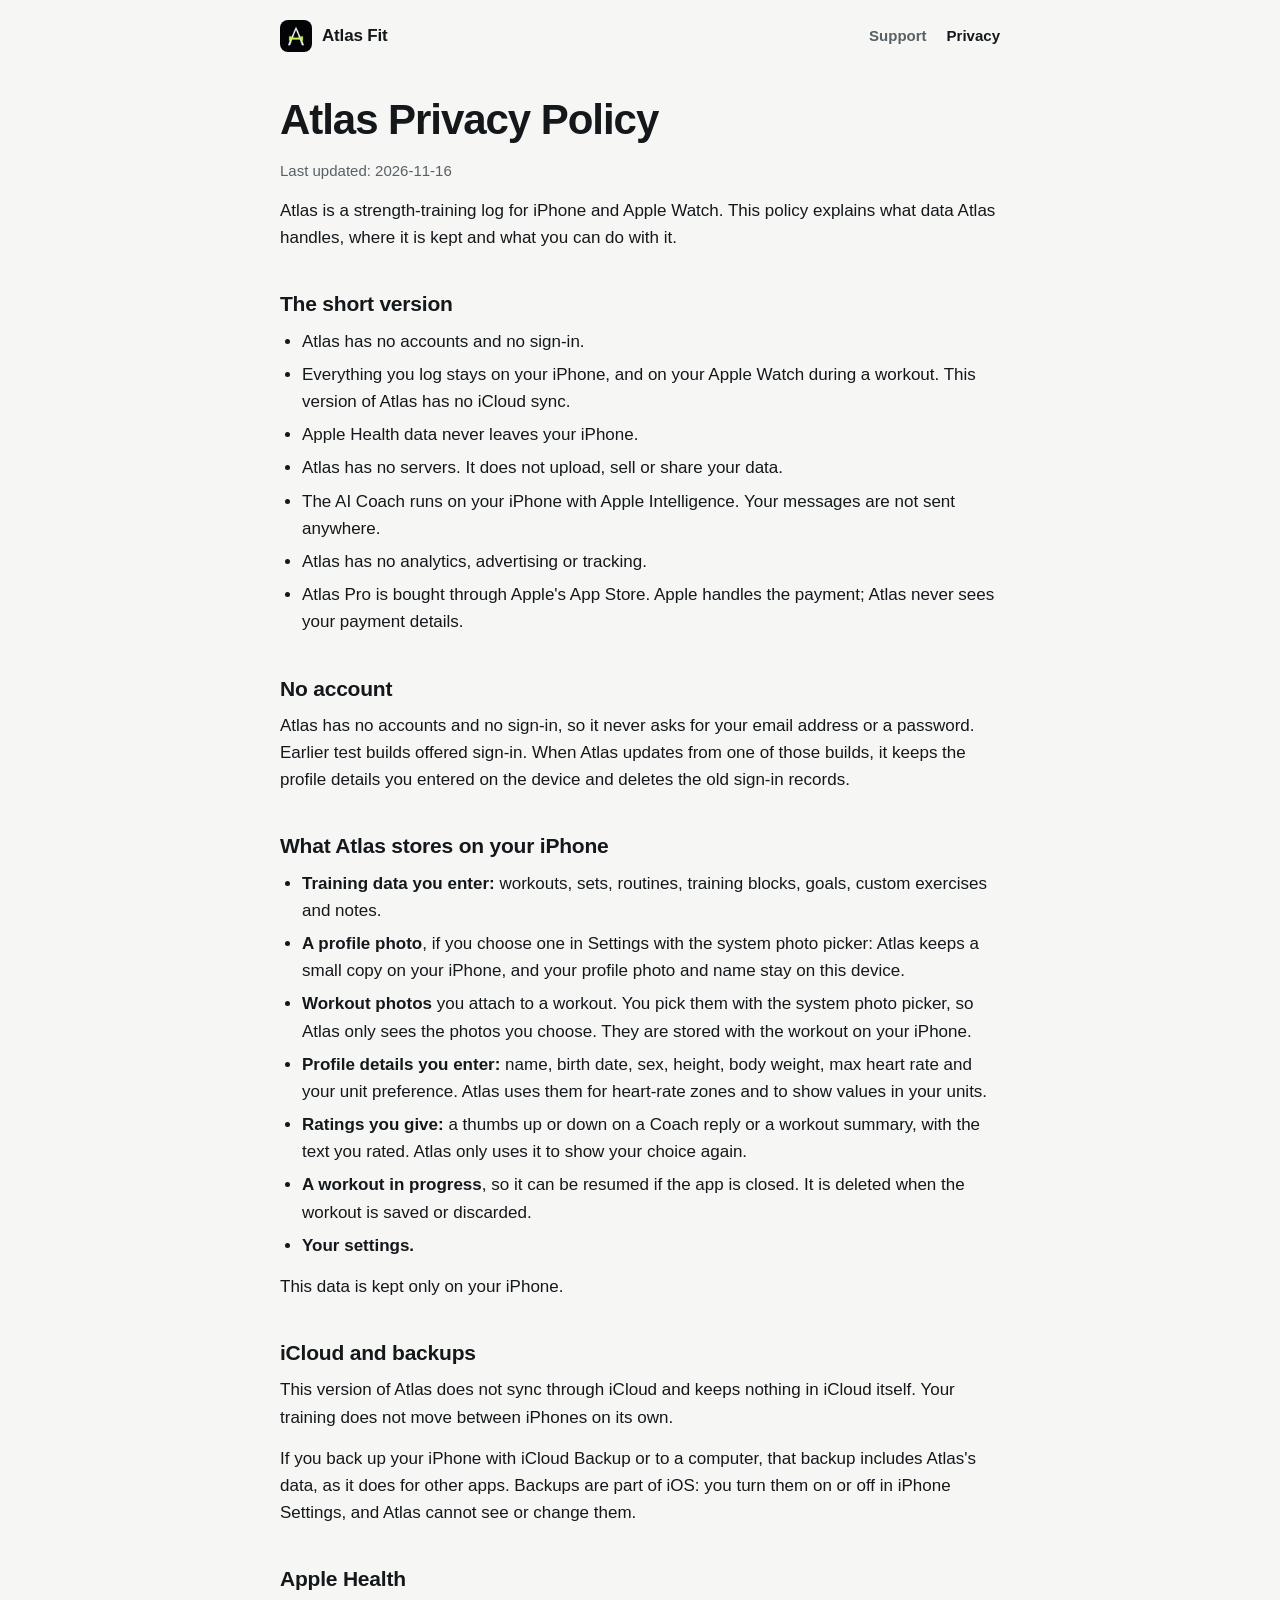
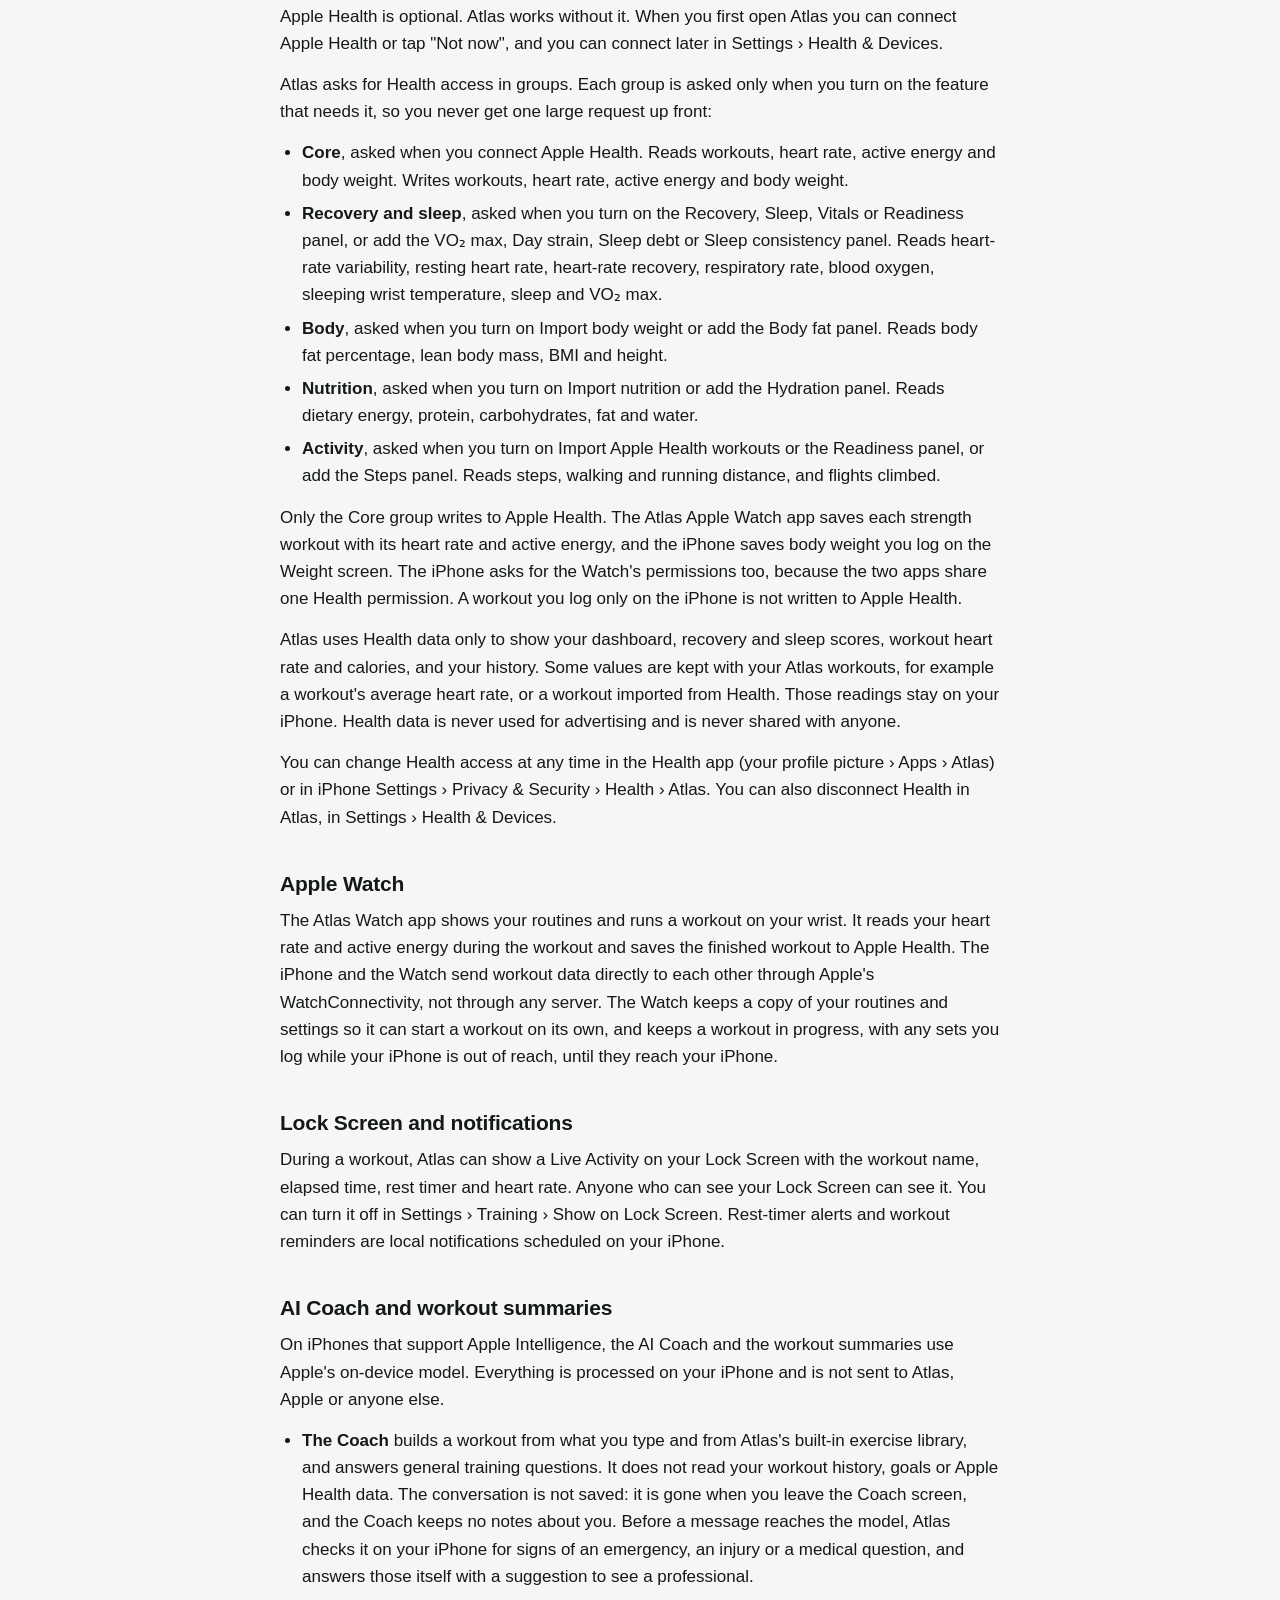
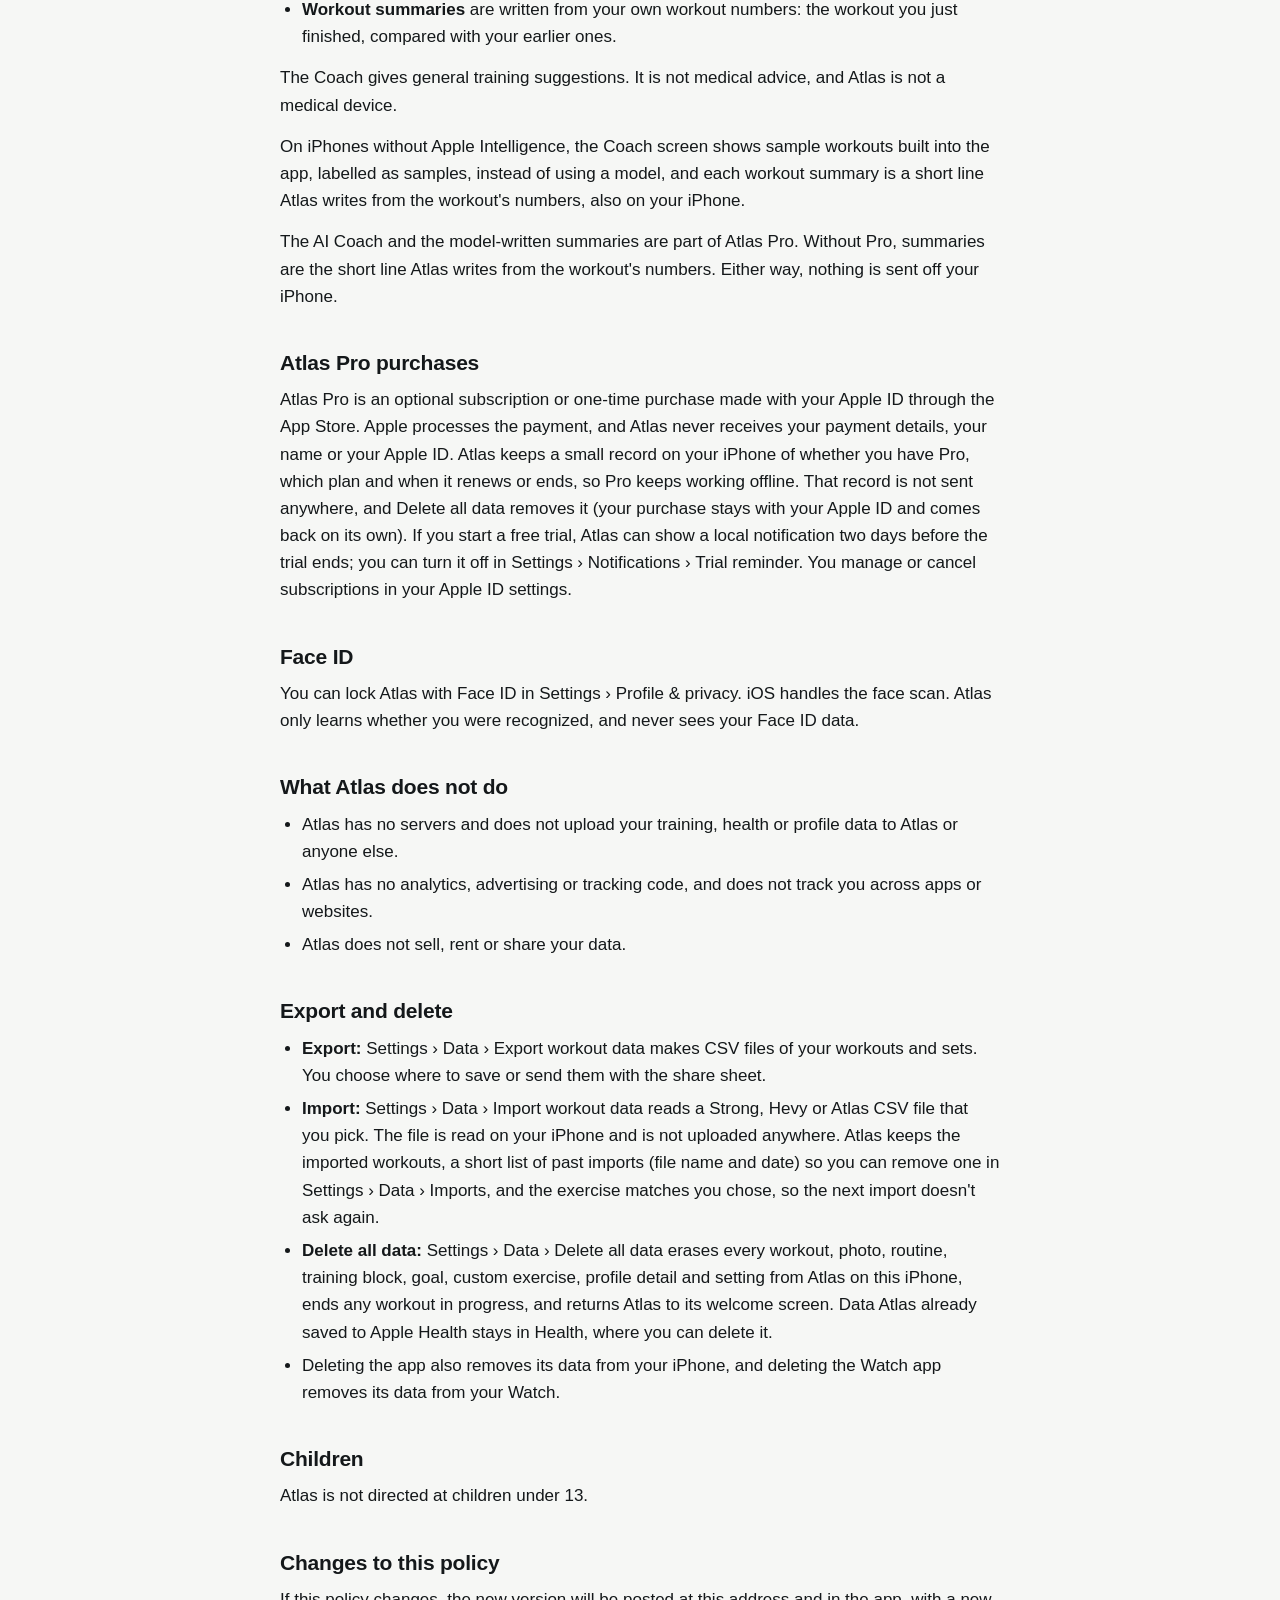
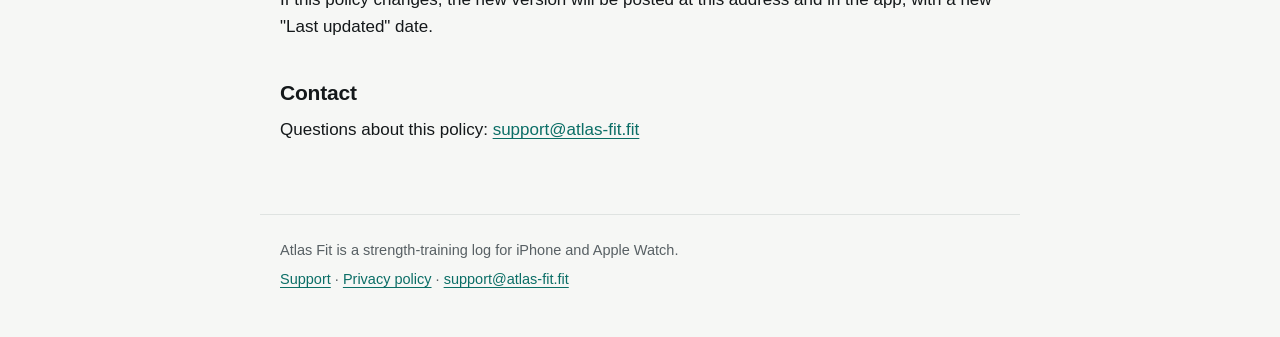
==== privacy/index.html @ 007cbca9 "feat: Atlas Fit site with home, support and privacy pages Co-Authored-By: Claude Fable 5.2 <noreply@" ====
<!doctype html>
<html lang="en">
<head>
<meta charset="utf-8">
<meta name="viewport" content="width=device-width, initial-scale=1">
<title>Atlas Fit privacy policy</title>
<meta name="description" content="What data Atlas Fit handles, where it is kept and what you can do with it.">
<link rel="canonical" href="https://atlas-fit.fit/privacy/">
<link rel="icon" href="/icon-180.png">
<link rel="apple-touch-icon" href="/icon-180.png">
<link rel="stylesheet" href="/styles.css">
</head>
<body>
<header class="site">
  <a class="brand" href="/"><img src="/icon-180.png" alt="" width="32" height="32"><span>Atlas Fit</span></a>
  <nav><a href="/support/">Support</a><a href="/privacy/" aria-current="page">Privacy</a></nav>
</header>
<main>
<article class="doc policy">
<h1>Atlas Privacy Policy</h1>
<p class="meta">Last updated: 2026-11-16</p>
<p>Atlas is a strength-training log for iPhone and Apple Watch. This policy explains what data Atlas handles, where it is kept and what you can do with it.</p>
<h2>The short version</h2>
<ul>
  <li>Atlas has no accounts and no sign-in.</li>
  <li>Everything you log stays on your iPhone, and on your Apple Watch during a workout. This version of Atlas has no iCloud sync.</li>
  <li>Apple Health data never leaves your iPhone.</li>
  <li>Atlas has no servers. It does not upload, sell or share your data.</li>
  <li>The AI Coach runs on your iPhone with Apple Intelligence. Your messages are not sent anywhere.</li>
  <li>Atlas has no analytics, advertising or tracking.</li>
  <li>Atlas Pro is bought through Apple's App Store. Apple handles the payment; Atlas never sees your payment details.</li>
</ul>
<h2>No account</h2>
<p>Atlas has no accounts and no sign-in, so it never asks for your email address or a password. Earlier test builds offered sign-in. When Atlas updates from one of those builds, it keeps the profile details you entered on the device and deletes the old sign-in records.</p>
<h2>What Atlas stores on your iPhone</h2>
<ul>
  <li><strong>Training data you enter:</strong> workouts, sets, routines, training blocks, goals, custom exercises and notes.</li>
  <li><strong>A profile photo</strong>, if you choose one in Settings with the system photo picker: Atlas keeps a small copy on your iPhone, and your profile photo and name stay on this device.</li>
  <li><strong>Workout photos</strong> you attach to a workout. You pick them with the system photo picker, so Atlas only sees the photos you choose. They are stored with the workout on your iPhone.</li>
  <li><strong>Profile details you enter:</strong> name, birth date, sex, height, body weight, max heart rate and your unit preference. Atlas uses them for heart-rate zones and to show values in your units.</li>
  <li><strong>Ratings you give:</strong> a thumbs up or down on a Coach reply or a workout summary, with the text you rated. Atlas only uses it to show your choice again.</li>
  <li><strong>A workout in progress</strong>, so it can be resumed if the app is closed. It is deleted when the workout is saved or discarded.</li>
  <li><strong>Your settings.</strong></li>
</ul>
<p>This data is kept only on your iPhone.</p>
<h2>iCloud and backups</h2>
<p>This version of Atlas does not sync through iCloud and keeps nothing in iCloud itself. Your training does not move between iPhones on its own.</p>
<p>If you back up your iPhone with iCloud Backup or to a computer, that backup includes Atlas's data, as it does for other apps. Backups are part of iOS: you turn them on or off in iPhone Settings, and Atlas cannot see or change them.</p>
<h2>Apple Health</h2>
<p>Apple Health is optional. Atlas works without it. When you first open Atlas you can connect Apple Health or tap "Not now", and you can connect later in Settings › Health &amp; Devices.</p>
<p>Atlas asks for Health access in groups. Each group is asked only when you turn on the feature that needs it, so you never get one large request up front:</p>
<ul>
  <li><strong>Core</strong>, asked when you connect Apple Health. Reads workouts, heart rate, active energy and body weight. Writes workouts, heart rate, active energy and body weight.</li>
  <li><strong>Recovery and sleep</strong>, asked when you turn on the Recovery, Sleep, Vitals or Readiness panel, or add the VO₂ max, Day strain, Sleep debt or Sleep consistency panel. Reads heart-rate variability, resting heart rate, heart-rate recovery, respiratory rate, blood oxygen, sleeping wrist temperature, sleep and VO₂ max.</li>
  <li><strong>Body</strong>, asked when you turn on Import body weight or add the Body fat panel. Reads body fat percentage, lean body mass, BMI and height.</li>
  <li><strong>Nutrition</strong>, asked when you turn on Import nutrition or add the Hydration panel. Reads dietary energy, protein, carbohydrates, fat and water.</li>
  <li><strong>Activity</strong>, asked when you turn on Import Apple Health workouts or the Readiness panel, or add the Steps panel. Reads steps, walking and running distance, and flights climbed.</li>
</ul>
<p>Only the Core group writes to Apple Health. The Atlas Apple Watch app saves each strength workout with its heart rate and active energy, and the iPhone saves body weight you log on the Weight screen. The iPhone asks for the Watch's permissions too, because the two apps share one Health permission. A workout you log only on the iPhone is not written to Apple Health.</p>
<p>Atlas uses Health data only to show your dashboard, recovery and sleep scores, workout heart rate and calories, and your history. Some values are kept with your Atlas workouts, for example a workout's average heart rate, or a workout imported from Health. Those readings stay on your iPhone. Health data is never used for advertising and is never shared with anyone.</p>
<p>You can change Health access at any time in the Health app (your profile picture › Apps › Atlas) or in iPhone Settings › Privacy &amp; Security › Health › Atlas. You can also disconnect Health in Atlas, in Settings › Health &amp; Devices.</p>
<h2>Apple Watch</h2>
<p>The Atlas Watch app shows your routines and runs a workout on your wrist. It reads your heart rate and active energy during the workout and saves the finished workout to Apple Health. The iPhone and the Watch send workout data directly to each other through Apple's WatchConnectivity, not through any server. The Watch keeps a copy of your routines and settings so it can start a workout on its own, and keeps a workout in progress, with any sets you log while your iPhone is out of reach, until they reach your iPhone.</p>
<h2>Lock Screen and notifications</h2>
<p>During a workout, Atlas can show a Live Activity on your Lock Screen with the workout name, elapsed time, rest timer and heart rate. Anyone who can see your Lock Screen can see it. You can turn it off in Settings › Training › Show on Lock Screen. Rest-timer alerts and workout reminders are local notifications scheduled on your iPhone.</p>
<h2>AI Coach and workout summaries</h2>
<p>On iPhones that support Apple Intelligence, the AI Coach and the workout summaries use Apple's on-device model. Everything is processed on your iPhone and is not sent to Atlas, Apple or anyone else.</p>
<ul>
  <li><strong>The Coach</strong> builds a workout from what you type and from Atlas's built-in exercise library, and answers general training questions. It does not read your workout history, goals or Apple Health data. The conversation is not saved: it is gone when you leave the Coach screen, and the Coach keeps no notes about you. Before a message reaches the model, Atlas checks it on your iPhone for signs of an emergency, an injury or a medical question, and answers those itself with a suggestion to see a professional.</li>
  <li><strong>Workout summaries</strong> are written from your own workout numbers: the workout you just finished, compared with your earlier ones.</li>
</ul>
<p>The Coach gives general training suggestions. It is not medical advice, and Atlas is not a medical device.</p>
<p>On iPhones without Apple Intelligence, the Coach screen shows sample workouts built into the app, labelled as samples, instead of using a model, and each workout summary is a short line Atlas writes from the workout's numbers, also on your iPhone.</p>
<p>The AI Coach and the model-written summaries are part of Atlas Pro. Without Pro, summaries are the short line Atlas writes from the workout's numbers. Either way, nothing is sent off your iPhone.</p>
<h2>Atlas Pro purchases</h2>
<p>Atlas Pro is an optional subscription or one-time purchase made with your Apple ID through the App Store. Apple processes the payment, and Atlas never receives your payment details, your name or your Apple ID. Atlas keeps a small record on your iPhone of whether you have Pro, which plan and when it renews or ends, so Pro keeps working offline. That record is not sent anywhere, and Delete all data removes it (your purchase stays with your Apple ID and comes back on its own). If you start a free trial, Atlas can show a local notification two days before the trial ends; you can turn it off in Settings › Notifications › Trial reminder. You manage or cancel subscriptions in your Apple ID settings.</p>
<h2>Face ID</h2>
<p>You can lock Atlas with Face ID in Settings › Profile &amp; privacy. iOS handles the face scan. Atlas only learns whether you were recognized, and never sees your Face ID data.</p>
<h2>What Atlas does not do</h2>
<ul>
  <li>Atlas has no servers and does not upload your training, health or profile data to Atlas or anyone else.</li>
  <li>Atlas has no analytics, advertising or tracking code, and does not track you across apps or websites.</li>
  <li>Atlas does not sell, rent or share your data.</li>
</ul>
<h2>Export and delete</h2>
<ul>
  <li><strong>Export:</strong> Settings › Data › Export workout data makes CSV files of your workouts and sets. You choose where to save or send them with the share sheet.</li>
  <li><strong>Import:</strong> Settings › Data › Import workout data reads a Strong, Hevy or Atlas CSV file that you pick. The file is read on your iPhone and is not uploaded anywhere. Atlas keeps the imported workouts, a short list of past imports (file name and date) so you can remove one in Settings › Data › Imports, and the exercise matches you chose, so the next import doesn't ask again.</li>
  <li><strong>Delete all data:</strong> Settings › Data › Delete all data erases every workout, photo, routine, training block, goal, custom exercise, profile detail and setting from Atlas on this iPhone, ends any workout in progress, and returns Atlas to its welcome screen. Data Atlas already saved to Apple Health stays in Health, where you can delete it.</li>
  <li>Deleting the app also removes its data from your iPhone, and deleting the Watch app removes its data from your Watch.</li>
</ul>
<h2>Children</h2>
<p>Atlas is not directed at children under 13.</p>
<h2>Changes to this policy</h2>
<p>If this policy changes, the new version will be posted at this address and in the app, with a new "Last updated" date.</p>
<h2>Contact</h2>
<p>Questions about this policy: <a href="mailto:support@atlas-fit.fit">support@atlas-fit.fit</a></p>
</article>
</main>
<footer class="site">
  <p>Atlas Fit is a strength-training log for iPhone and Apple Watch.</p>
  <p><a href="/support/">Support</a> · <a href="/privacy/">Privacy policy</a> · <a href="mailto:support@atlas-fit.fit">support@atlas-fit.fit</a></p>
</footer>
</body>
</html>
---- styles.css ----
:root {
  --bg: #f6f7f5;
  --surface: #ffffff;
  --text: #14181a;
  --muted: #586064;
  --line: #dfe3e1;
  --accent: #0b6e66;
  --on-accent: #ffffff;
}
@media (prefers-color-scheme: dark) {
  :root {
    --bg: #0e1112;
    --surface: #171b1d;
    --text: #eef1f0;
    --muted: #a3acab;
    --line: #2a3033;
    --accent: #5fd3c6;
    --on-accent: #06211e;
  }
}

* { box-sizing: border-box; }
html { -webkit-text-size-adjust: 100%; }
body {
  margin: 0;
  background: var(--bg);
  color: var(--text);
  font: 17px/1.6 -apple-system, BlinkMacSystemFont, "SF Pro Text", "Segoe UI", Roboto, Helvetica, Arial, sans-serif;
}
a { color: var(--accent); text-underline-offset: 3px; }
a:focus-visible, summary:focus-visible { outline: 2px solid var(--accent); outline-offset: 3px; border-radius: 4px; }

header.site, main, footer.site { max-width: 760px; margin: 0 auto; padding: 0 20px; }
header.site { display: flex; align-items: center; justify-content: space-between; gap: 16px; padding-top: 20px; padding-bottom: 20px; }
.brand { display: flex; align-items: center; gap: 10px; color: var(--text); text-decoration: none; font-weight: 700; letter-spacing: -0.01em; }
.brand img { border-radius: 8px; }
header.site nav { display: flex; gap: 20px; }
header.site nav a { color: var(--muted); text-decoration: none; font-weight: 600; font-size: 15px; }
header.site nav a:hover, header.site nav a[aria-current="page"] { color: var(--text); }

main { padding-top: 24px; padding-bottom: 56px; }
h1 { font-size: clamp(30px, 6vw, 42px); line-height: 1.12; letter-spacing: -0.025em; margin: 0 0 16px; text-wrap: balance; }
h2 { font-size: 21px; line-height: 1.25; letter-spacing: -0.01em; margin: 40px 0 10px; }
p { margin: 0 0 14px; }
.lede { font-size: 20px; line-height: 1.45; color: var(--text); }
.meta, .note { color: var(--muted); font-size: 15px; }

.hero { text-align: center; padding: 32px 0 8px; }
.hero img { border-radius: 22px; box-shadow: 0 10px 30px rgba(0, 0, 0, 0.18); margin-bottom: 20px; }
.hero .lede { max-width: 34em; margin-left: auto; margin-right: auto; }
.points { display: grid; grid-template-columns: repeat(auto-fit, minmax(210px, 1fr)); gap: 14px; margin: 32px 0; }
.points > div { background: var(--surface); border: 1px solid var(--line); border-radius: 16px; padding: 20px; }
.points h2 { font-size: 17px; margin: 0 0 6px; }
.points p { margin: 0; color: var(--muted); font-size: 15.5px; line-height: 1.5; }
.links { display: flex; flex-wrap: wrap; gap: 12px; justify-content: center; }
.button { display: inline-block; padding: 12px 20px; border-radius: 999px; background: var(--accent); color: var(--on-accent); font-weight: 700; text-decoration: none; }
.button.quiet { background: transparent; color: var(--accent); border: 1px solid var(--line); }

.doc ul { padding-left: 22px; margin: 0 0 14px; }
.doc li { margin-bottom: 6px; }
.doc details { background: var(--surface); border: 1px solid var(--line); border-radius: 12px; padding: 0 16px; margin-bottom: 8px; }
.doc summary { cursor: pointer; font-weight: 600; padding: 14px 0; list-style-position: outside; }
.doc details[open] summary { border-bottom: 1px solid var(--line); margin-bottom: 12px; }
.doc details p { color: var(--muted); }
.doc details p:last-child { margin-bottom: 16px; }

footer.site { border-top: 1px solid var(--line); padding-top: 24px; padding-bottom: 40px; color: var(--muted); font-size: 14.5px; }
footer.site p { margin: 0 0 6px; }
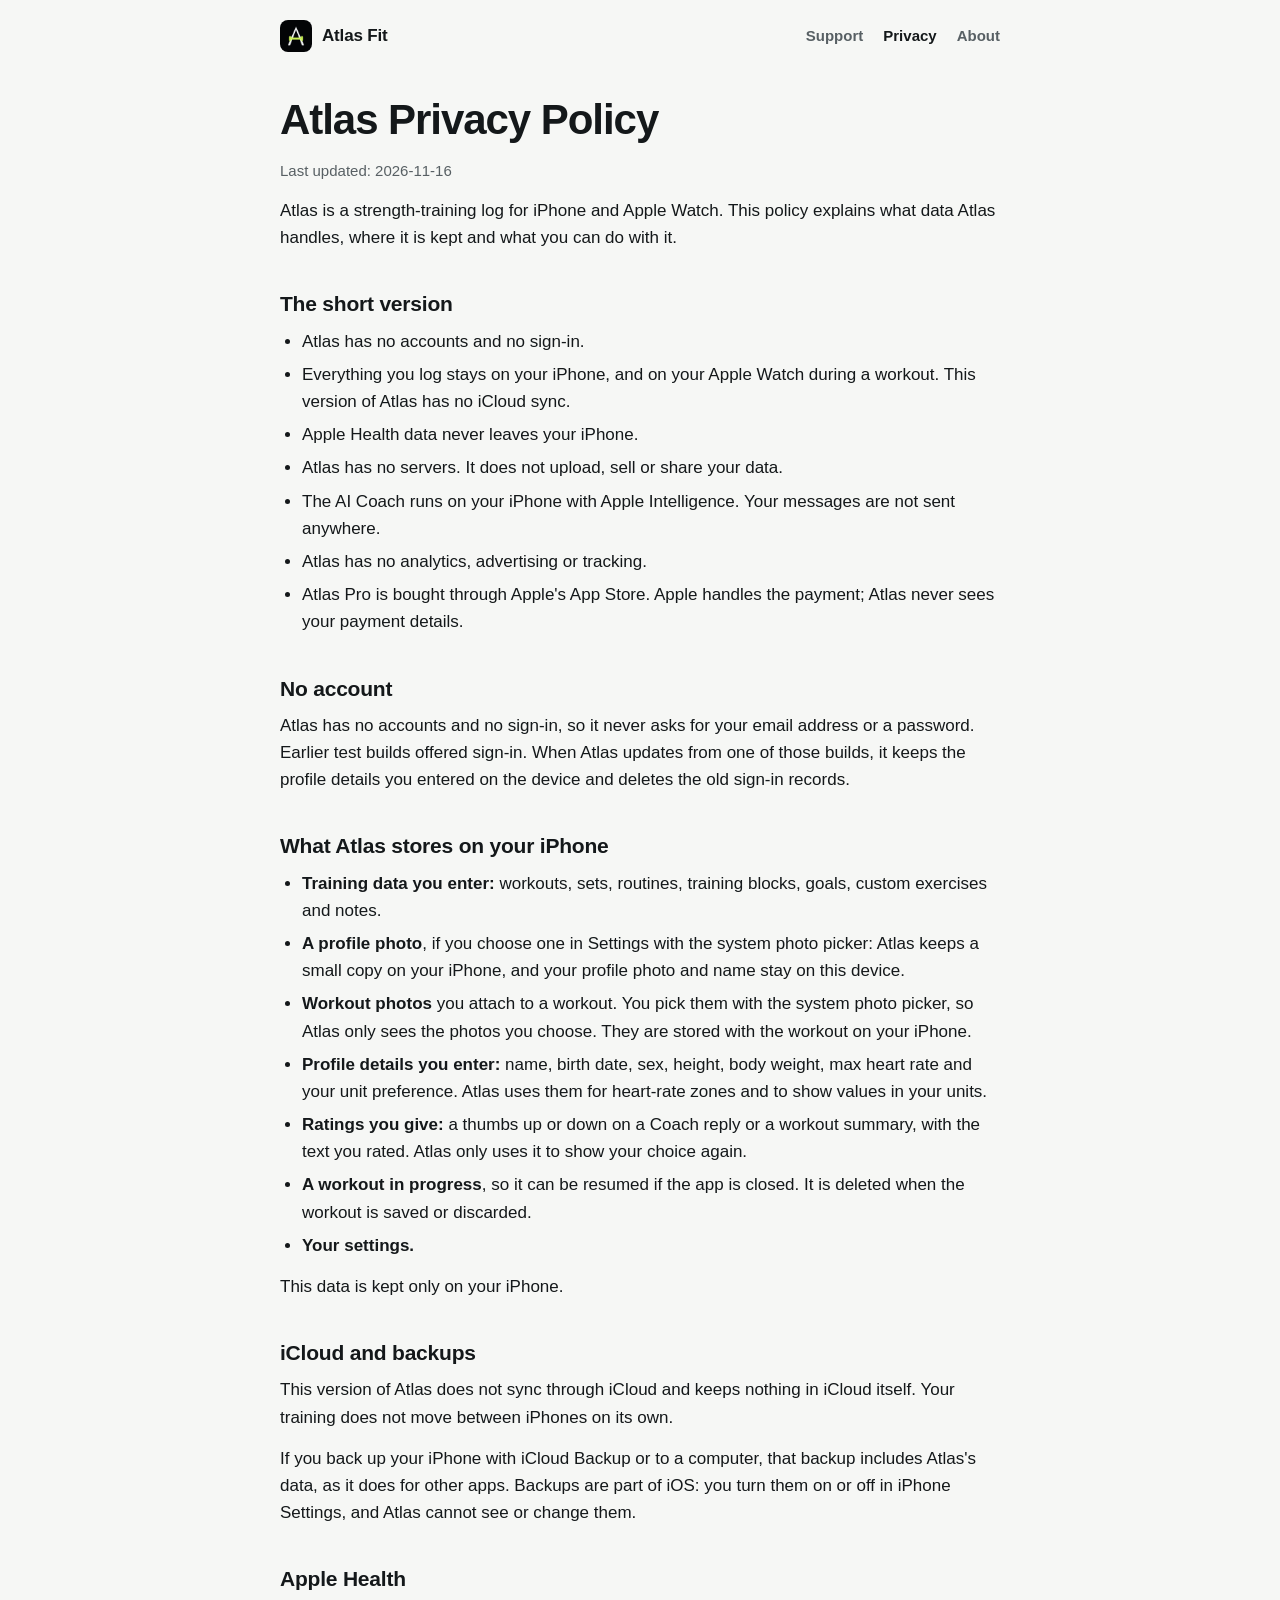
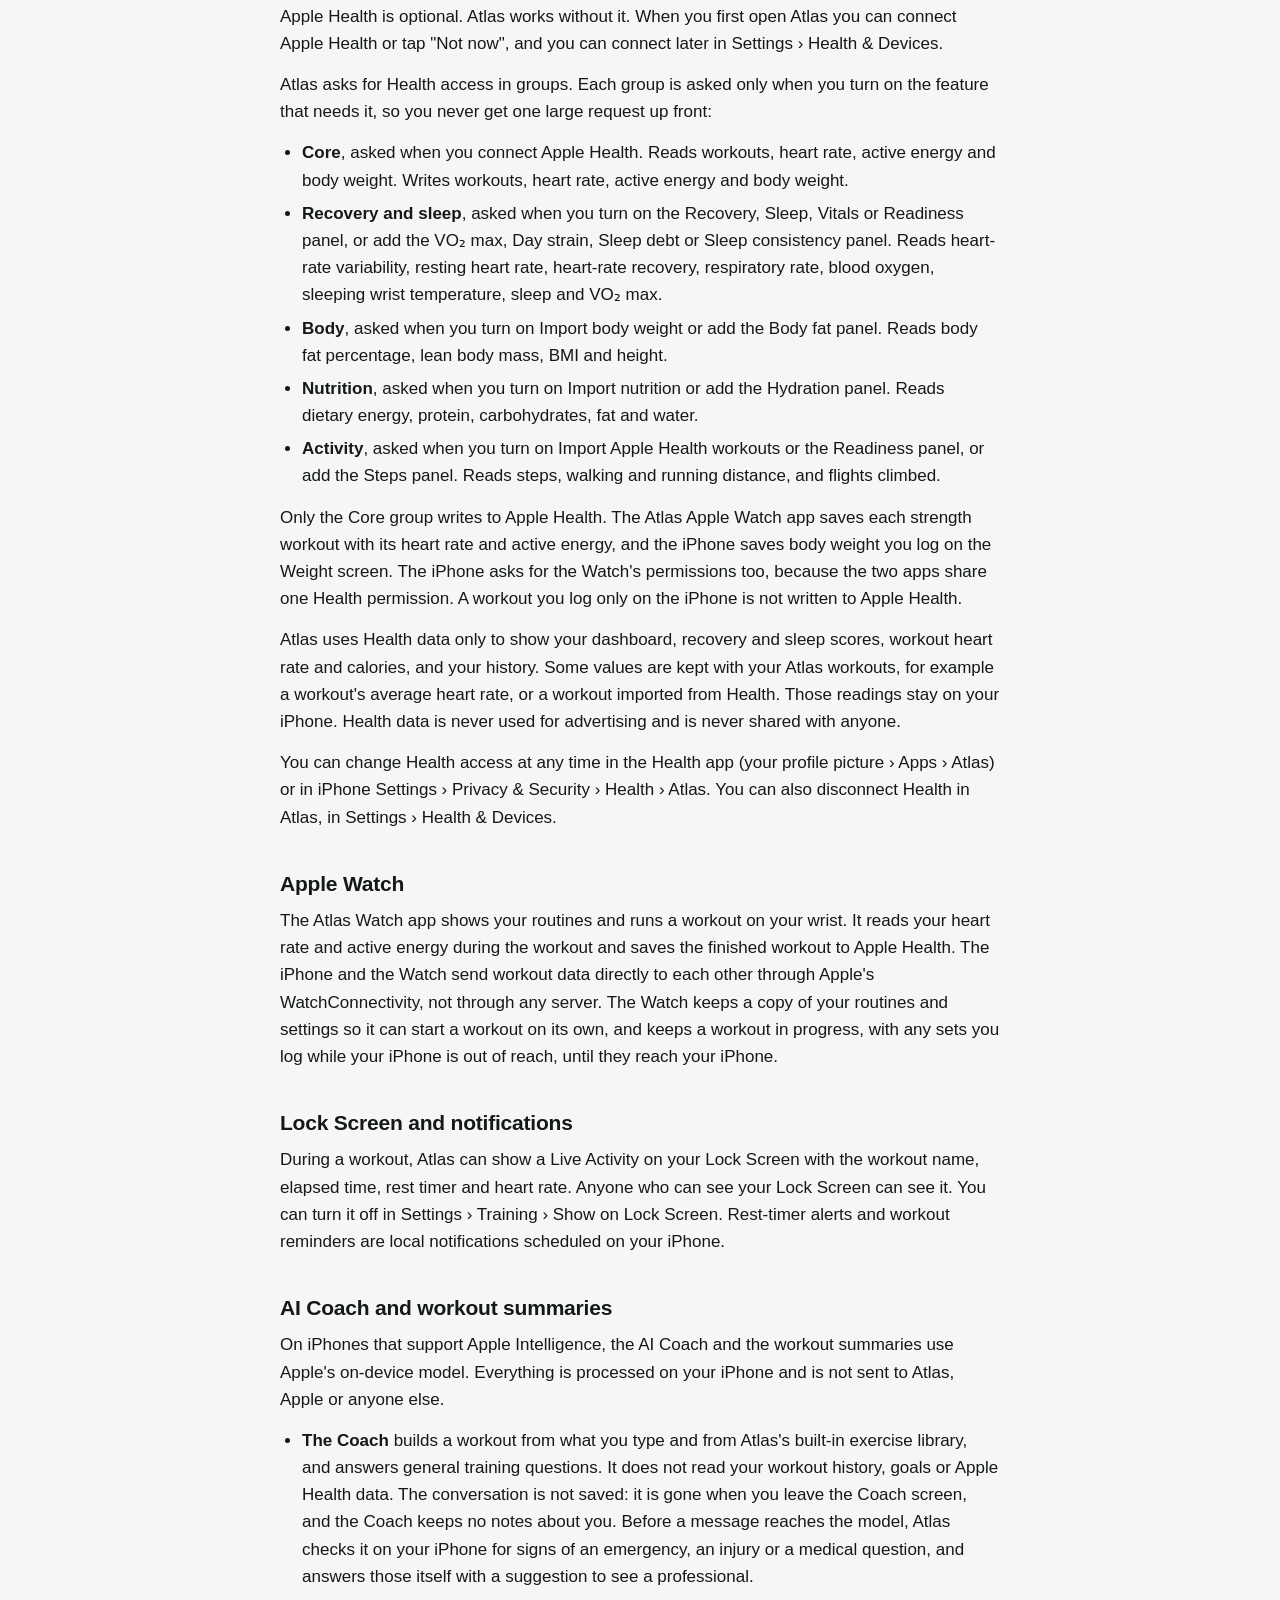
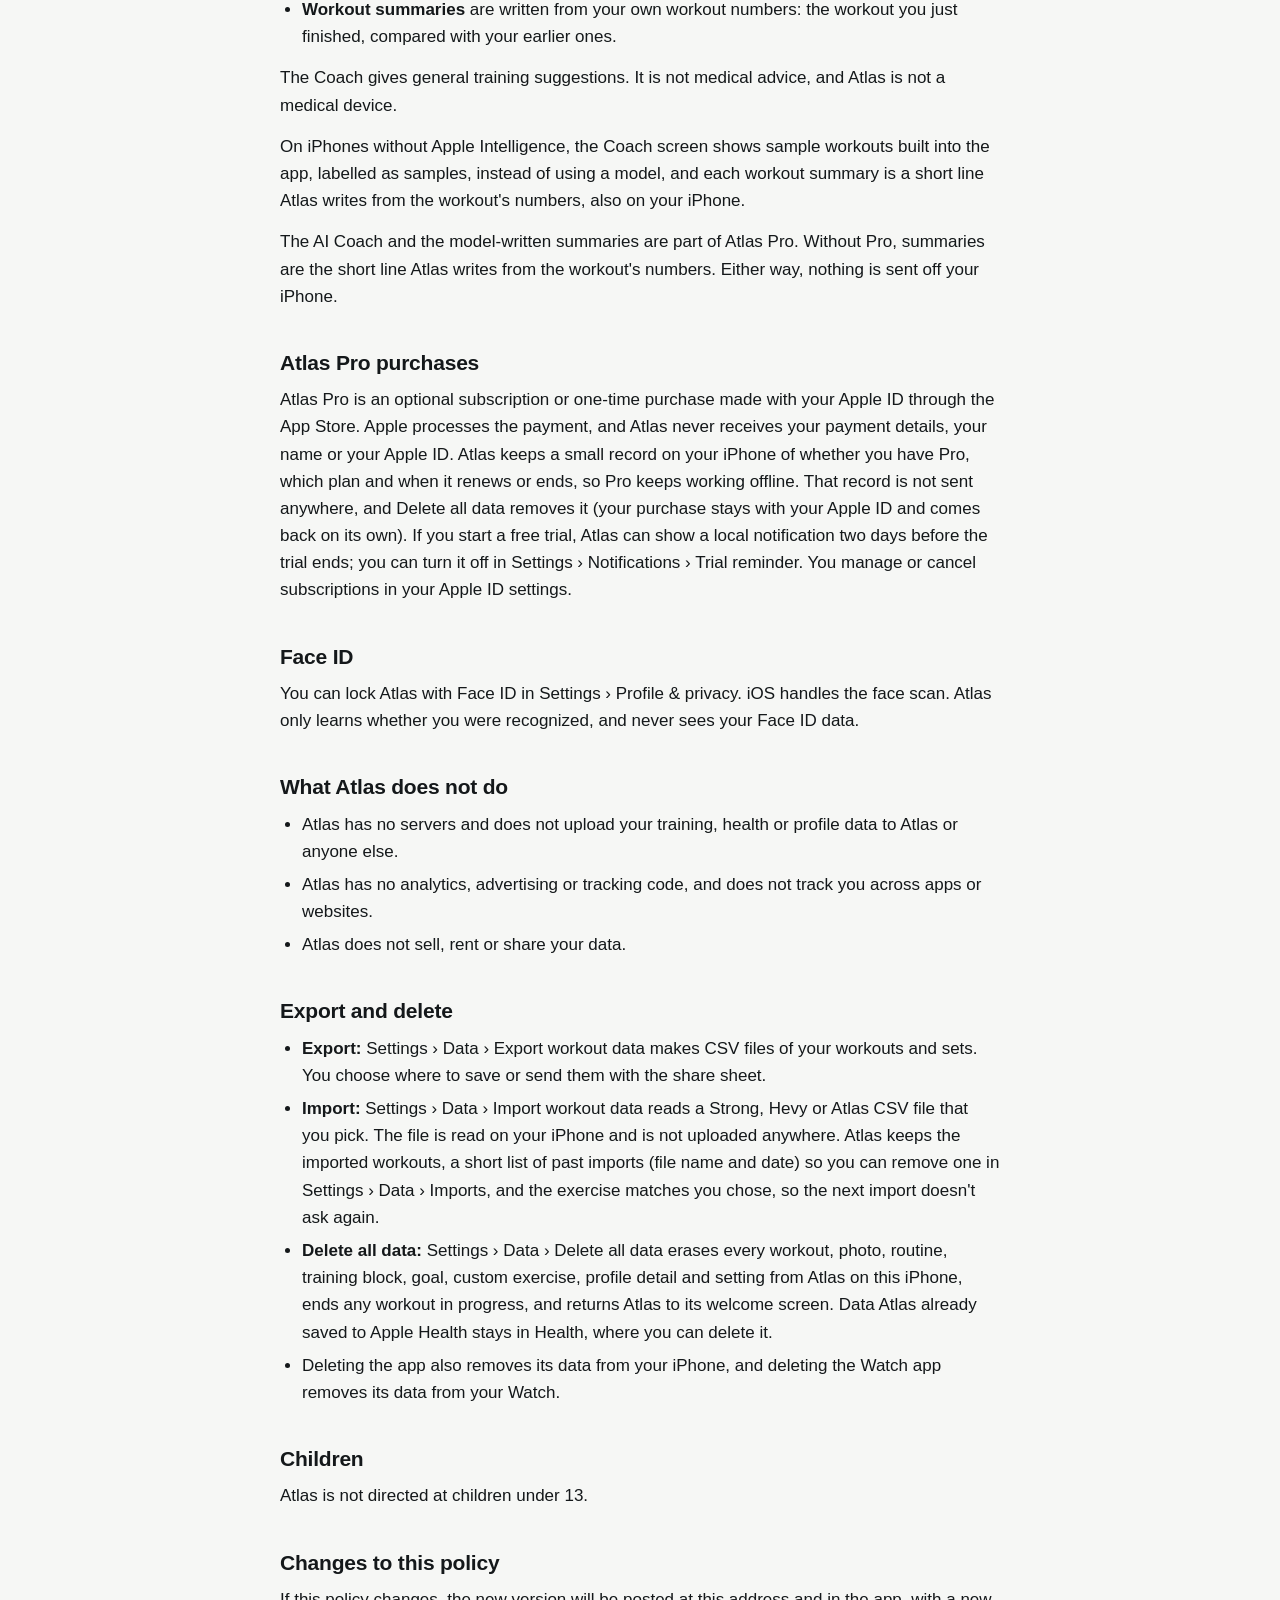
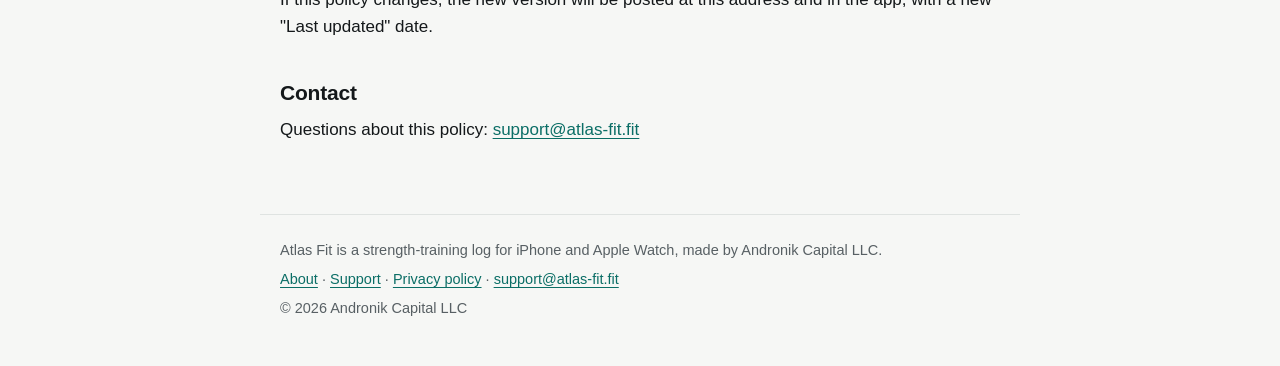
==== commit f3a7ec12: "feat: add an About page and name Andronik Capital LLC as the publisher Apple's organization enrollme" ====
--- a/privacy/index.html
+++ b/privacy/index.html
@@ -13,7 +13,7 @@
 <body>
 <header class="site">
   <a class="brand" href="/"><img src="/icon-180.png" alt="" width="32" height="32"><span>Atlas Fit</span></a>
-  <nav><a href="/support/">Support</a><a href="/privacy/" aria-current="page">Privacy</a></nav>
+  <nav><a href="/support/">Support</a><a href="/privacy/" aria-current="page">Privacy</a><a href="/about/">About</a></nav>
 </header>
 <main>
 <article class="doc policy">
@@ -98,8 +98,9 @@
 </article>
 </main>
 <footer class="site">
-  <p>Atlas Fit is a strength-training log for iPhone and Apple Watch.</p>
-  <p><a href="/support/">Support</a> · <a href="/privacy/">Privacy policy</a> · <a href="mailto:support@atlas-fit.fit">support@atlas-fit.fit</a></p>
+  <p>Atlas Fit is a strength-training log for iPhone and Apple Watch, made by Andronik Capital LLC.</p>
+  <p><a href="/about/">About</a> · <a href="/support/">Support</a> · <a href="/privacy/">Privacy policy</a> · <a href="mailto:support@atlas-fit.fit">support@atlas-fit.fit</a></p>
+  <p>© 2026 Andronik Capital LLC</p>
 </footer>
 </body>
 </html>
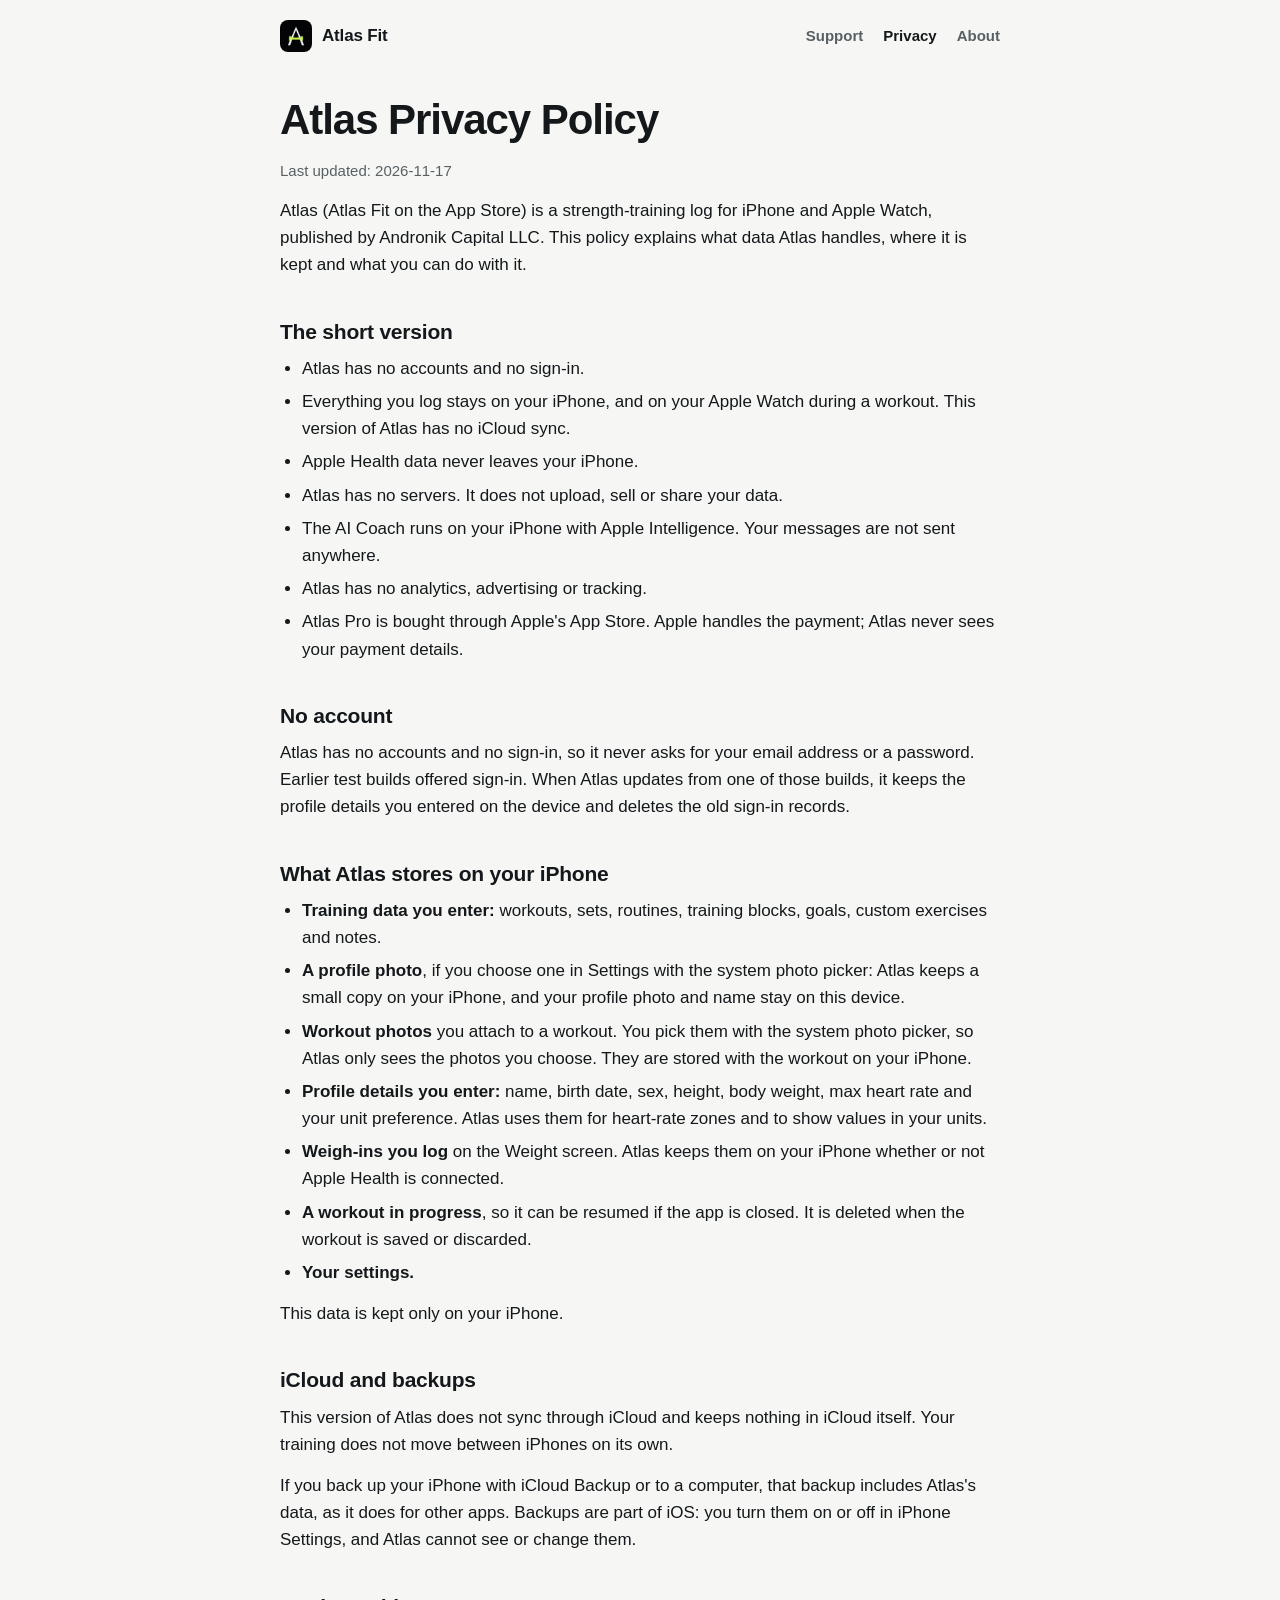
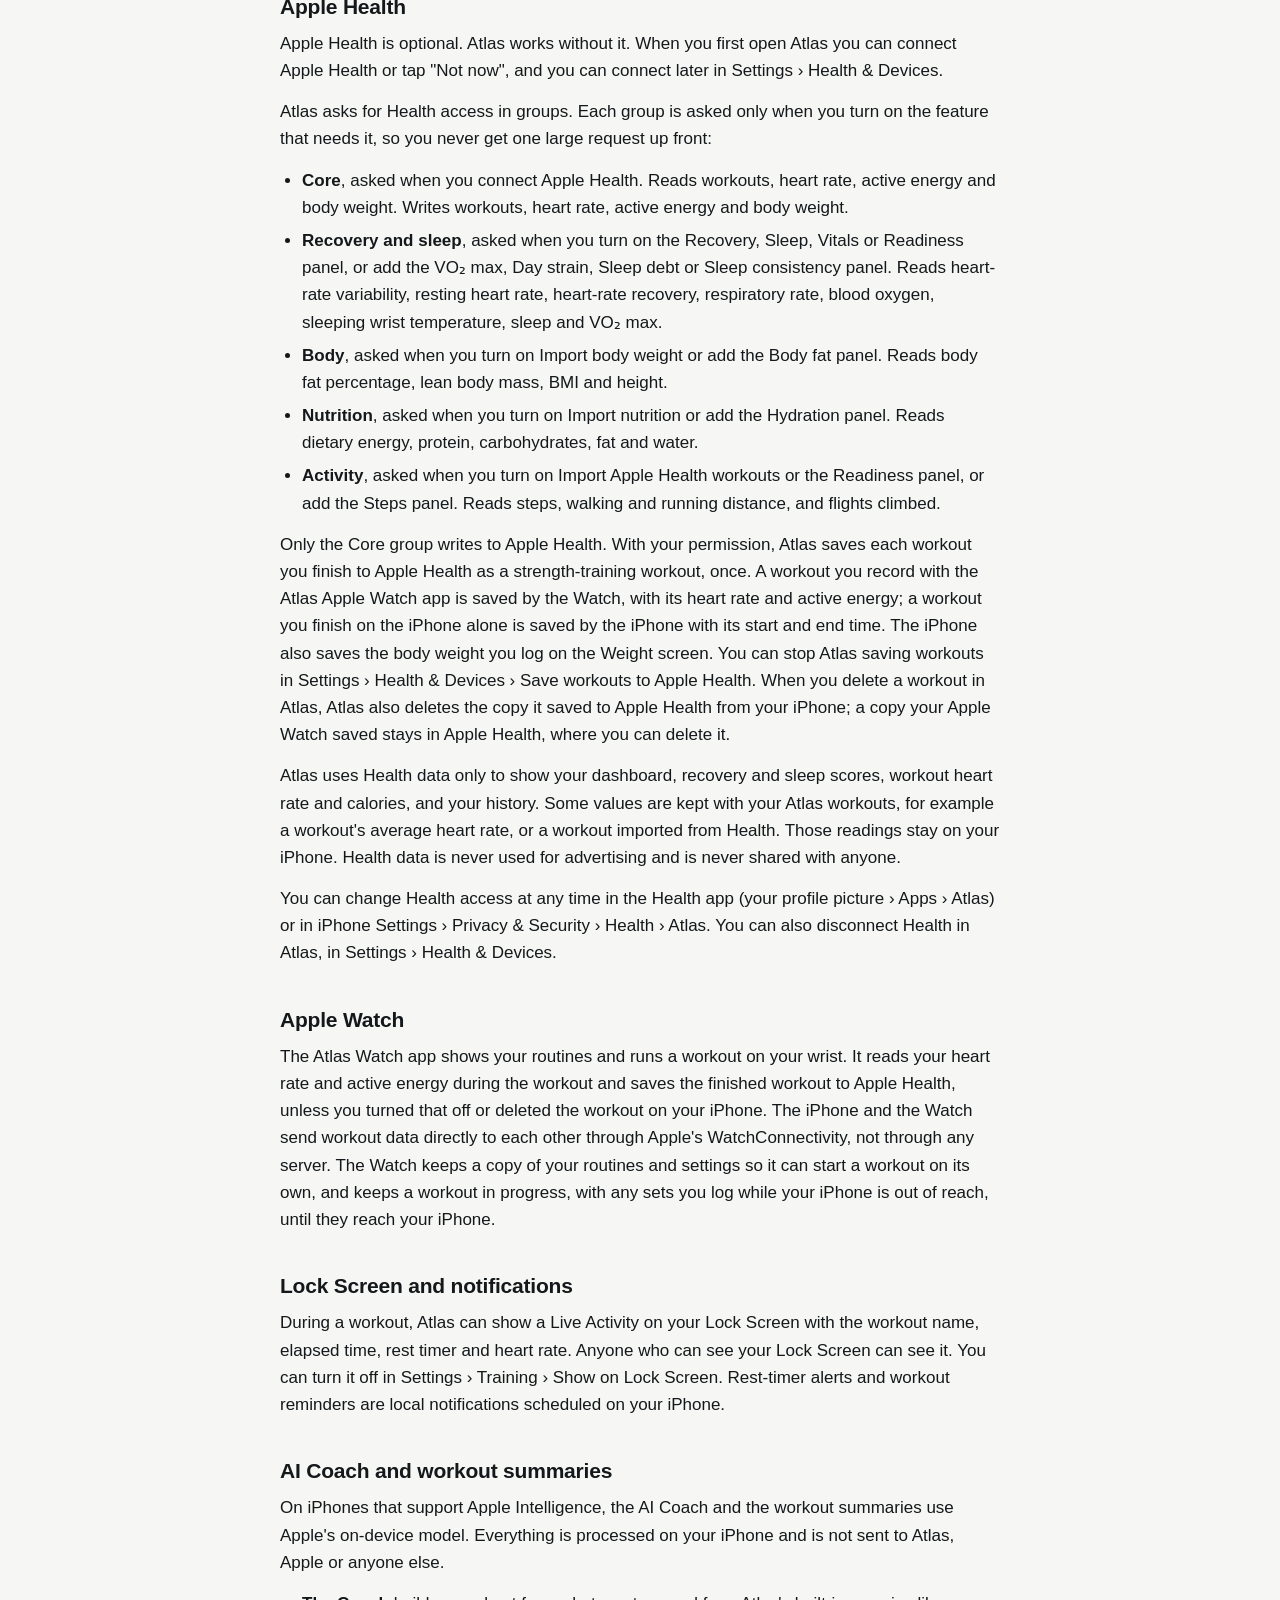
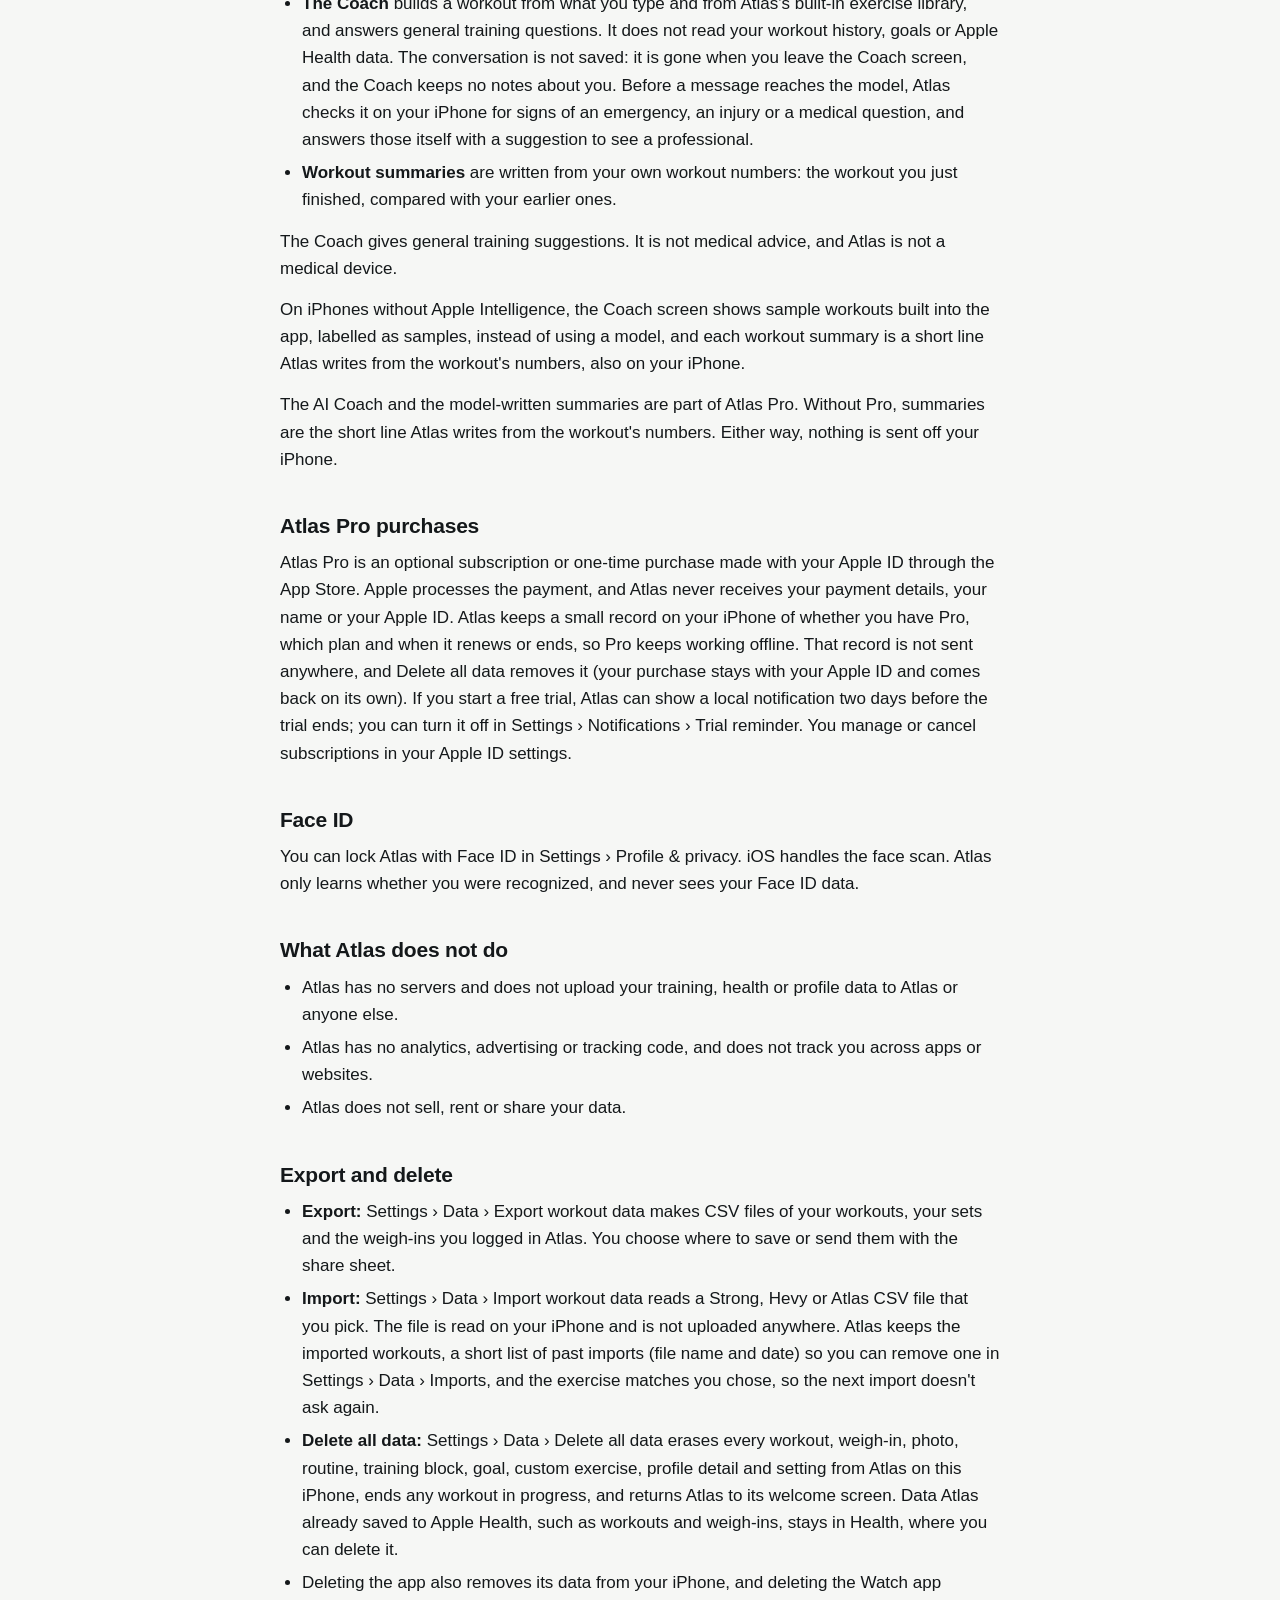
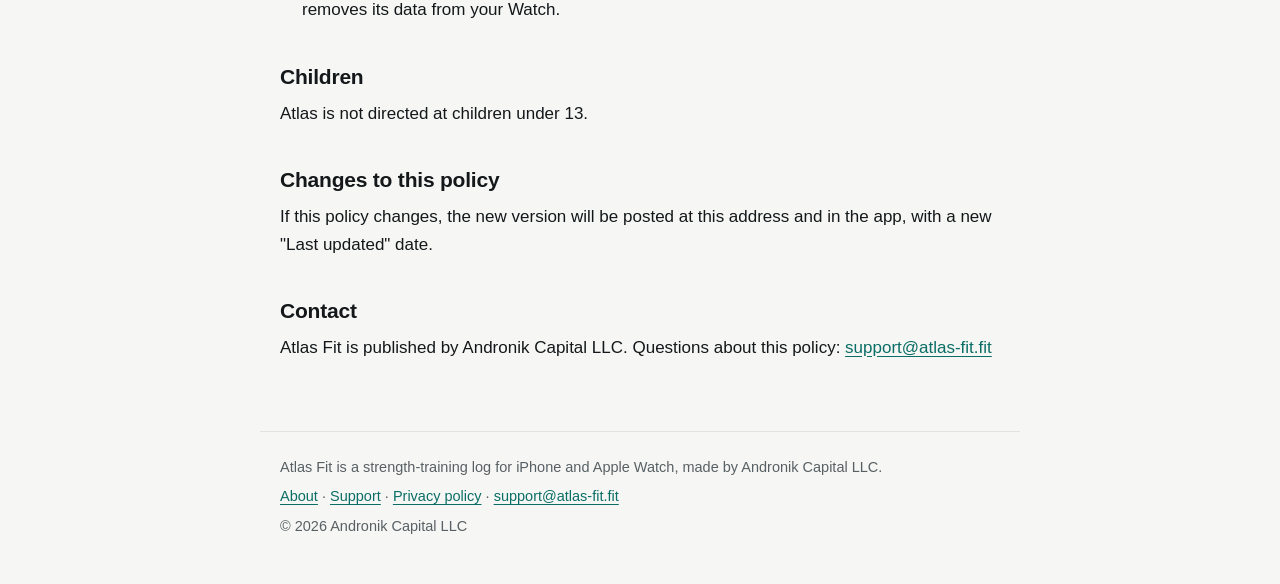
==== commit 7b347bf8: "docs: privacy policy of 17 Nov: workouts saved to Apple Health, weigh-ins, publisher Co-Authored-By:" ====
--- a/privacy/index.html
+++ b/privacy/index.html
@@ -18,8 +18,8 @@
 <main>
 <article class="doc policy">
 <h1>Atlas Privacy Policy</h1>
-<p class="meta">Last updated: 2026-11-16</p>
-<p>Atlas is a strength-training log for iPhone and Apple Watch. This policy explains what data Atlas handles, where it is kept and what you can do with it.</p>
+<p class="meta">Last updated: 2026-11-17</p>
+<p>Atlas (Atlas Fit on the App Store) is a strength-training log for iPhone and Apple Watch, published by Andronik Capital LLC. This policy explains what data Atlas handles, where it is kept and what you can do with it.</p>
 <h2>The short version</h2>
 <ul>
   <li>Atlas has no accounts and no sign-in.</li>
@@ -38,7 +38,7 @@
   <li><strong>A profile photo</strong>, if you choose one in Settings with the system photo picker: Atlas keeps a small copy on your iPhone, and your profile photo and name stay on this device.</li>
   <li><strong>Workout photos</strong> you attach to a workout. You pick them with the system photo picker, so Atlas only sees the photos you choose. They are stored with the workout on your iPhone.</li>
   <li><strong>Profile details you enter:</strong> name, birth date, sex, height, body weight, max heart rate and your unit preference. Atlas uses them for heart-rate zones and to show values in your units.</li>
-  <li><strong>Ratings you give:</strong> a thumbs up or down on a Coach reply or a workout summary, with the text you rated. Atlas only uses it to show your choice again.</li>
+  <li><strong>Weigh-ins you log</strong> on the Weight screen. Atlas keeps them on your iPhone whether or not Apple Health is connected.</li>
   <li><strong>A workout in progress</strong>, so it can be resumed if the app is closed. It is deleted when the workout is saved or discarded.</li>
   <li><strong>Your settings.</strong></li>
 </ul>
@@ -56,11 +56,11 @@
   <li><strong>Nutrition</strong>, asked when you turn on Import nutrition or add the Hydration panel. Reads dietary energy, protein, carbohydrates, fat and water.</li>
   <li><strong>Activity</strong>, asked when you turn on Import Apple Health workouts or the Readiness panel, or add the Steps panel. Reads steps, walking and running distance, and flights climbed.</li>
 </ul>
-<p>Only the Core group writes to Apple Health. The Atlas Apple Watch app saves each strength workout with its heart rate and active energy, and the iPhone saves body weight you log on the Weight screen. The iPhone asks for the Watch's permissions too, because the two apps share one Health permission. A workout you log only on the iPhone is not written to Apple Health.</p>
+<p>Only the Core group writes to Apple Health. With your permission, Atlas saves each workout you finish to Apple Health as a strength-training workout, once. A workout you record with the Atlas Apple Watch app is saved by the Watch, with its heart rate and active energy; a workout you finish on the iPhone alone is saved by the iPhone with its start and end time. The iPhone also saves the body weight you log on the Weight screen. You can stop Atlas saving workouts in Settings › Health &amp; Devices › Save workouts to Apple Health. When you delete a workout in Atlas, Atlas also deletes the copy it saved to Apple Health from your iPhone; a copy your Apple Watch saved stays in Apple Health, where you can delete it.</p>
 <p>Atlas uses Health data only to show your dashboard, recovery and sleep scores, workout heart rate and calories, and your history. Some values are kept with your Atlas workouts, for example a workout's average heart rate, or a workout imported from Health. Those readings stay on your iPhone. Health data is never used for advertising and is never shared with anyone.</p>
 <p>You can change Health access at any time in the Health app (your profile picture › Apps › Atlas) or in iPhone Settings › Privacy &amp; Security › Health › Atlas. You can also disconnect Health in Atlas, in Settings › Health &amp; Devices.</p>
 <h2>Apple Watch</h2>
-<p>The Atlas Watch app shows your routines and runs a workout on your wrist. It reads your heart rate and active energy during the workout and saves the finished workout to Apple Health. The iPhone and the Watch send workout data directly to each other through Apple's WatchConnectivity, not through any server. The Watch keeps a copy of your routines and settings so it can start a workout on its own, and keeps a workout in progress, with any sets you log while your iPhone is out of reach, until they reach your iPhone.</p>
+<p>The Atlas Watch app shows your routines and runs a workout on your wrist. It reads your heart rate and active energy during the workout and saves the finished workout to Apple Health, unless you turned that off or deleted the workout on your iPhone. The iPhone and the Watch send workout data directly to each other through Apple's WatchConnectivity, not through any server. The Watch keeps a copy of your routines and settings so it can start a workout on its own, and keeps a workout in progress, with any sets you log while your iPhone is out of reach, until they reach your iPhone.</p>
 <h2>Lock Screen and notifications</h2>
 <p>During a workout, Atlas can show a Live Activity on your Lock Screen with the workout name, elapsed time, rest timer and heart rate. Anyone who can see your Lock Screen can see it. You can turn it off in Settings › Training › Show on Lock Screen. Rest-timer alerts and workout reminders are local notifications scheduled on your iPhone.</p>
 <h2>AI Coach and workout summaries</h2>
@@ -84,9 +84,9 @@
 </ul>
 <h2>Export and delete</h2>
 <ul>
-  <li><strong>Export:</strong> Settings › Data › Export workout data makes CSV files of your workouts and sets. You choose where to save or send them with the share sheet.</li>
+  <li><strong>Export:</strong> Settings › Data › Export workout data makes CSV files of your workouts, your sets and the weigh-ins you logged in Atlas. You choose where to save or send them with the share sheet.</li>
   <li><strong>Import:</strong> Settings › Data › Import workout data reads a Strong, Hevy or Atlas CSV file that you pick. The file is read on your iPhone and is not uploaded anywhere. Atlas keeps the imported workouts, a short list of past imports (file name and date) so you can remove one in Settings › Data › Imports, and the exercise matches you chose, so the next import doesn't ask again.</li>
-  <li><strong>Delete all data:</strong> Settings › Data › Delete all data erases every workout, photo, routine, training block, goal, custom exercise, profile detail and setting from Atlas on this iPhone, ends any workout in progress, and returns Atlas to its welcome screen. Data Atlas already saved to Apple Health stays in Health, where you can delete it.</li>
+  <li><strong>Delete all data:</strong> Settings › Data › Delete all data erases every workout, weigh-in, photo, routine, training block, goal, custom exercise, profile detail and setting from Atlas on this iPhone, ends any workout in progress, and returns Atlas to its welcome screen. Data Atlas already saved to Apple Health, such as workouts and weigh-ins, stays in Health, where you can delete it.</li>
   <li>Deleting the app also removes its data from your iPhone, and deleting the Watch app removes its data from your Watch.</li>
 </ul>
 <h2>Children</h2>
@@ -94,7 +94,7 @@
 <h2>Changes to this policy</h2>
 <p>If this policy changes, the new version will be posted at this address and in the app, with a new "Last updated" date.</p>
 <h2>Contact</h2>
-<p>Questions about this policy: <a href="mailto:support@atlas-fit.fit">support@atlas-fit.fit</a></p>
+<p>Atlas Fit is published by Andronik Capital LLC. Questions about this policy: <a href="mailto:support@atlas-fit.fit">support@atlas-fit.fit</a></p>
 </article>
 </main>
 <footer class="site">
